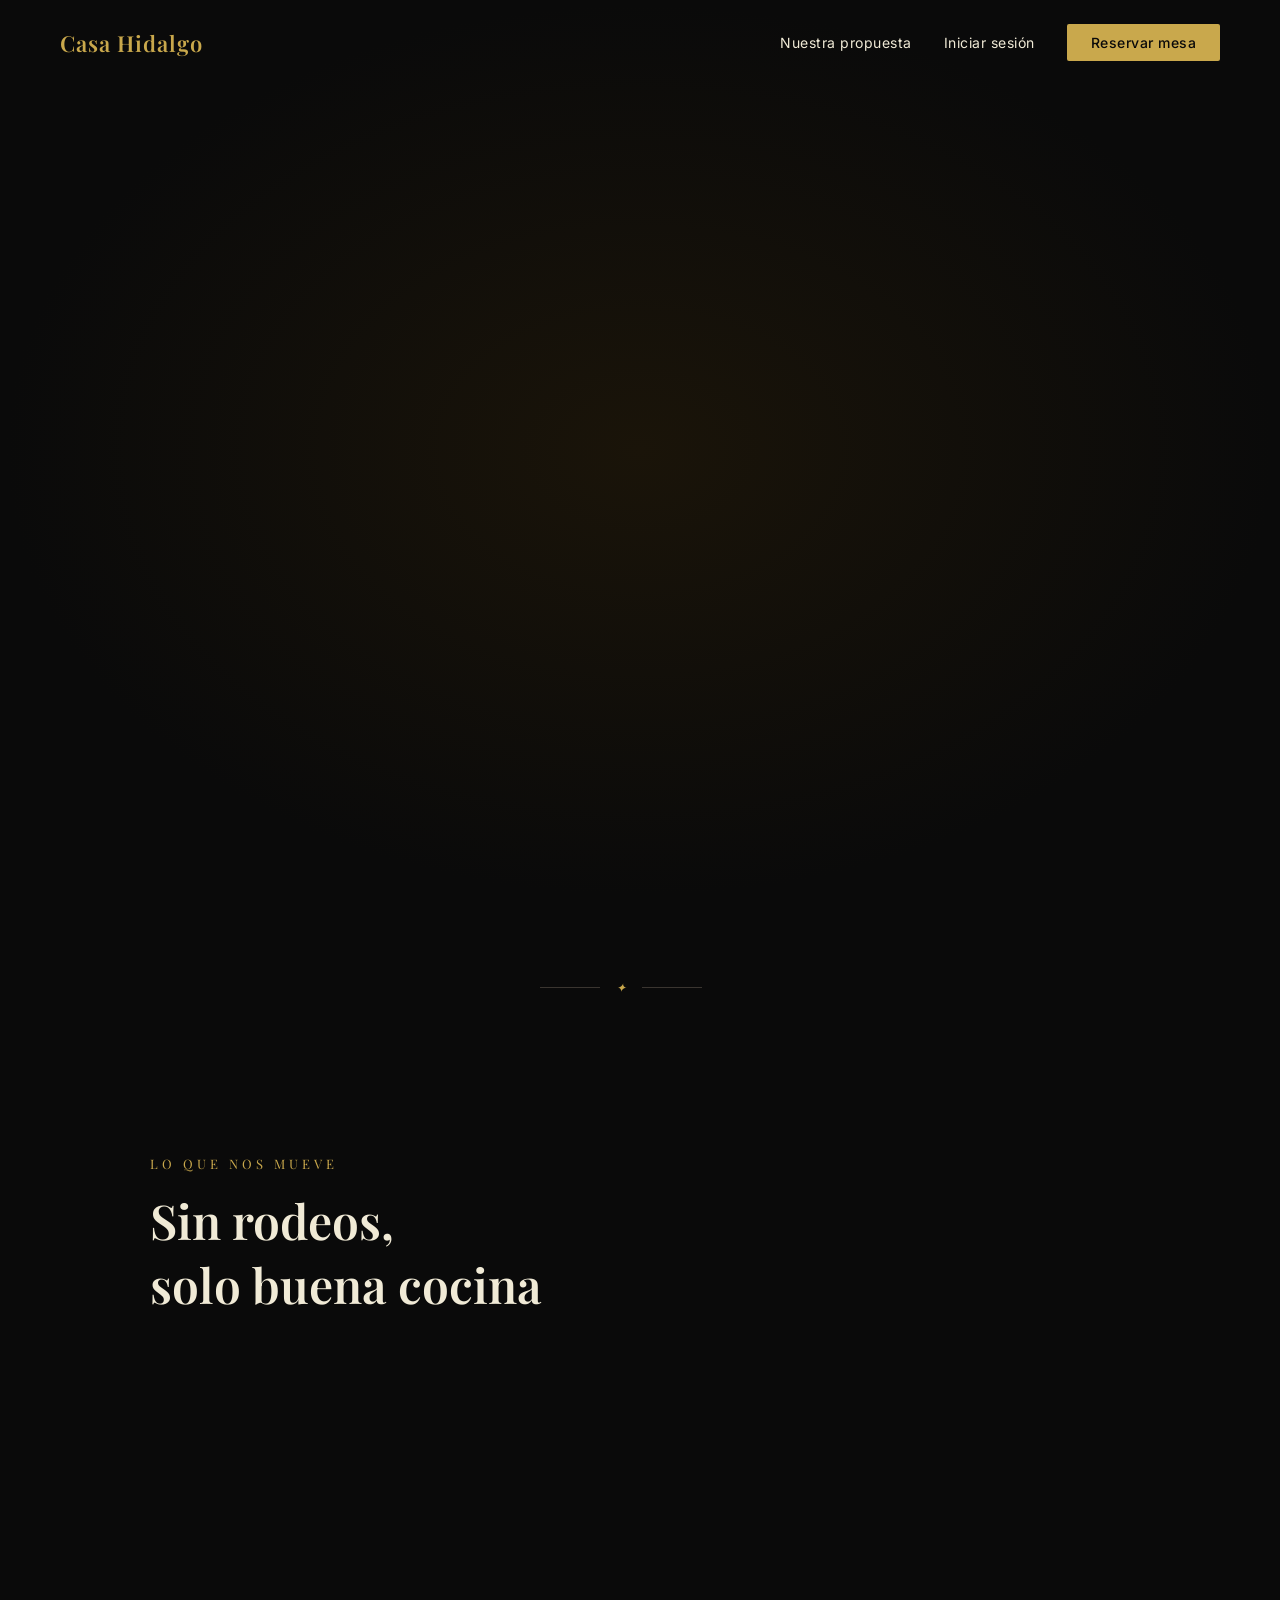
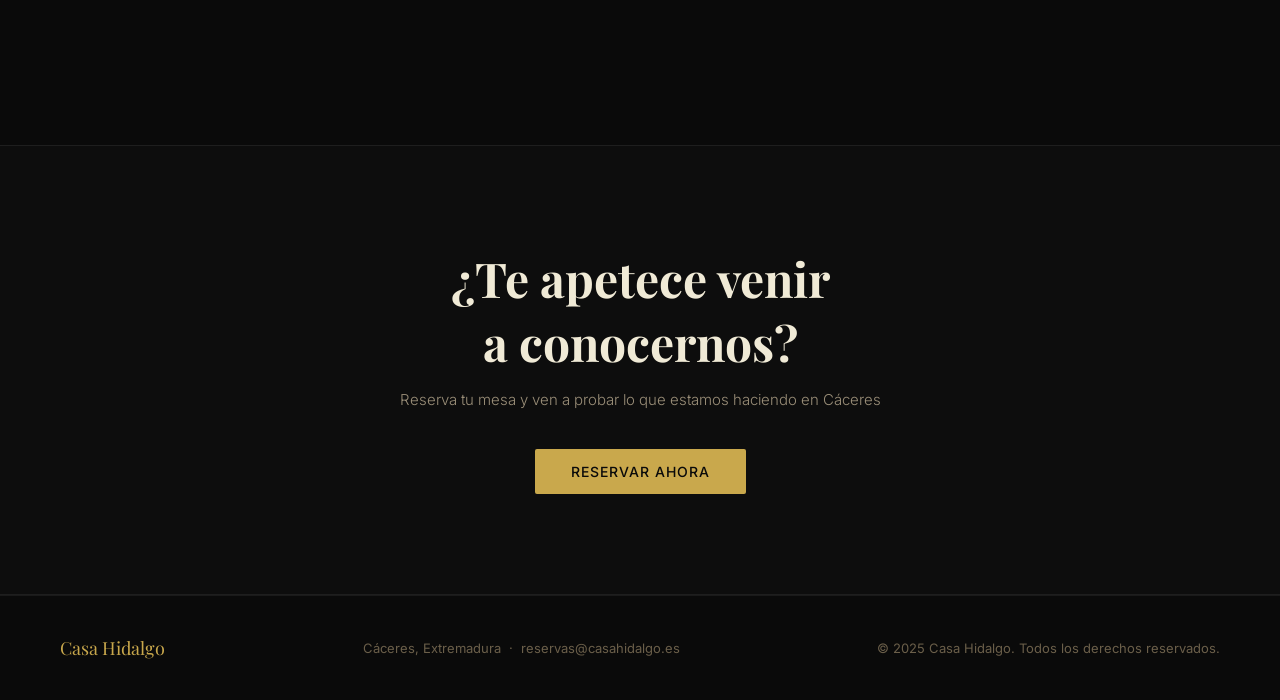
==== index.html @ cb8bb734 "Proyecto inicial Casa Hidalgo" ====
<!DOCTYPE html>
<html lang="es">
<head>
  <meta charset="UTF-8">
  <meta name="viewport" content="width=device-width, initial-scale=1.0">
  <title>Casa Hidalgo</title>
  <link rel="preconnect" href="https://fonts.googleapis.com">
  <link href="https://fonts.googleapis.com/css2?family=Playfair+Display:wght@400;600;700&family=Inter:wght@300;400;500&display=swap" rel="stylesheet">
  <link rel="stylesheet" href="css/index.css">
  <script type="module" src="js/index.js"></script>
</head>
<body>

  <nav id="navbar">
    <div class="nav-logo">Casa Hidalgo</div>
    <div class="nav-links">
      <a href="#propuesta">Nuestra propuesta</a>
      <a href="pages/login.html" id="link-login">Iniciar sesión</a>
      <a href="pages/registro.html" class="btn-reservar" id="link-reservar">Reservar mesa</a>
    </div>
  </nav>

  <section class="hero" id="hero">
    <p class="hero-subtitulo">Cocina honesta · Cáceres</p>
    <h1>Bienvenido a<br>Casa Hidalgo</h1>
    <p>Un restaurante nuevo con las ideas claras: producto fresco, trato cercano y una carta que cambia con la temporada.</p>
    <div class="hero-botones">
      <a href="pages/registro.html" class="btn-primary" id="btn-hero">Reservar mesa</a>
      <a href="#propuesta" class="btn-secondary">Saber más</a>
    </div>
    <p class="sesion-activa-msg" id="sesion-msg">Bienvenido de nuevo — <a href="pages/dashboard.html" style="color:#c9a84c;">ir a mis reservas</a></p>
  </section>

  <div class="divisor">
    <span></span>
    <i>✦</i>
    <span></span>
  </div>

  <section class="seccion" id="propuesta">
    <p class="seccion-titulo">Lo que nos mueve</p>
    <h2>Sin rodeos,<br>solo buena cocina</h2>
    <div class="cards-grid">
      <div class="card">
        <div class="card-icono">
            <svg width="32" height="32" viewBox="0 0 24 24" fill="none" stroke="#c9a84c" stroke-width="1.5" stroke-linecap="round" stroke-linejoin="round">
                <path d="M3 2v7c0 1.1.9 2 2 2h4a2 2 0 0 0 2-2V2"/><path d="M7 2v20"/><path d="M21 15V2a5 5 0 0 0-5 5v6c0 1.1.9 2 2 2h3zm0 0v7"/>
            </svg>
        </div>
        <h3>Producto de temporada</h3>
        <p>Trabajamos con proveedores locales de Extremadura. Lo que está en la carta es lo que está en su mejor momento, sin más.</p>
      </div>
      <div class="card">
        <div class="card-icono">
            <svg width="32" height="32" viewBox="0 0 24 24" fill="none" stroke="#c9a84c" stroke-width="1.5" stroke-linecap="round" stroke-linejoin="round">
                <path d="M12 2a10 10 0 1 0 0 20 10 10 0 0 0 0-20z"/><path d="M12 8v4l3 3"/>
            </svg>
        </div>
        <h3>Carta sencilla y directa</h3>
        <p>Pocos platos pero bien hechos. Preferimos dominar diez recetas a medias tintas que ofrecer cincuenta a medias.</p>
      </div>
      <div class="card">
        <div class="card-icono">
            <svg width="32" height="32" viewBox="0 0 24 24" fill="none" stroke="#c9a84c" stroke-width="1.5" stroke-linecap="round" stroke-linejoin="round">
                <path d="M20.84 4.61a5.5 5.5 0 0 0-7.78 0L12 5.67l-1.06-1.06a5.5 5.5 0 0 0-7.78 7.78l1.06 1.06L12 21.23l7.78-7.78 1.06-1.06a5.5 5.5 0 0 0 0-7.78z"/>
            </svg>
        </div>
        <h3>Trato sin formalismos</h3>
        <p>Somos un restaurante nuevo y tenemos ganas de conocer a nuestra gente. Aquí se viene a disfrutar, sin etiquetas.</p>
      </div>
    </div>
  </section>

  <section class="seccion-cta">
    <h2>¿Te apetece venir<br>a conocernos?</h2>
    <p>Reserva tu mesa y ven a probar lo que estamos haciendo en Cáceres</p>
    <a href="pages/registro.html" class="btn-primary">Reservar ahora</a>
  </section>

  <footer>
    <div class="footer-logo">Casa Hidalgo</div>
    <p>Cáceres, Extremadura &nbsp;·&nbsp; reservas@casahidalgo.es</p>
    <p>© 2025 Casa Hidalgo. Todos los derechos reservados.</p>
  </footer>
</body>
</html>
---- css/index.css ----
* { margin: 0; padding: 0; box-sizing: border-box; }

    body {
      font-family: 'Inter', sans-serif;
      background-color: #0a0a0a;
      color: #f0ead6;
      min-height: 100vh;
    }

    nav {
      position: fixed;
      top: 0;
      width: 100%;
      padding: 24px 60px;
      display: flex;
      justify-content: space-between;
      align-items: center;
      z-index: 100;
      transition: background 0.4s, padding 0.4s, box-shadow 0.4s;
    }

    nav.scrolled {
      background: rgba(10,10,10,0.97);
      padding: 16px 60px;
      box-shadow: 0 1px 0 #1e1e1e;
    }

    .nav-logo {
      font-family: 'Playfair Display', serif;
      font-size: 22px;
      font-weight: 600;
      color: #c9a84c;
      letter-spacing: 1px;
    }

    .nav-links {
      display: flex;
      gap: 32px;
      align-items: center;
    }

    .nav-links a {
      text-decoration: none;
      color: #f0ead6;
      font-size: 14px;
      font-weight: 400;
      letter-spacing: 0.5px;
      transition: color 0.3s;
    }

    .nav-links a:hover { color: #c9a84c; }

    .btn-reservar {
      background: #c9a84c;
      color: #0a0a0a !important;
      padding: 10px 24px;
      border-radius: 2px;
      font-weight: 500 !important;
      transition: background 0.3s !important;
    }

    .btn-reservar:hover { background: #b8943d !important; }

    .hero {
      height: 100vh;
      display: flex;
      flex-direction: column;
      justify-content: center;
      align-items: center;
      text-align: center;
      padding: 0 20px;
      background: radial-gradient(ellipse at center, #1a1409 0%, #0a0a0a 70%);
    }

    .hero-subtitulo {
      font-size: 12px;
      letter-spacing: 4px;
      color: #c9a84c;
      text-transform: uppercase;
      margin-bottom: 24px;
      opacity: 0;
      transform: translateY(20px);
      transition: opacity 0.8s, transform 0.8s;
    }

    .hero h1 {
      font-family: 'Playfair Display', serif;
      font-size: clamp(48px, 8vw, 96px);
      font-weight: 700;
      line-height: 1.1;
      margin-bottom: 24px;
      color: #f0ead6;
      opacity: 0;
      transform: translateY(20px);
      transition: opacity 0.8s 0.2s, transform 0.8s 0.2s;
    }

    .hero p {
      font-size: 16px;
      color: #c4b99a;
      max-width: 480px;
      line-height: 1.8;
      margin-bottom: 48px;
      font-weight: 300;
      opacity: 0;
      transform: translateY(20px);
      transition: opacity 0.8s 0.4s, transform 0.8s 0.4s;
    }

    .hero-botones {
      display: flex;
      gap: 16px;
      flex-wrap: wrap;
      justify-content: center;
      opacity: 0;
      transform: translateY(20px);
      transition: opacity 0.8s 0.6s, transform 0.8s 0.6s;
    }

    .hero.visible .hero-subtitulo,
    .hero.visible h1,
    .hero.visible p,
    .hero.visible .hero-botones {
      opacity: 1;
      transform: translateY(0);
    }

    .btn-primary {
      background: #c9a84c;
      color: #0a0a0a;
      padding: 14px 36px;
      border: none;
      border-radius: 2px;
      font-size: 14px;
      font-weight: 500;
      letter-spacing: 1px;
      text-transform: uppercase;
      cursor: pointer;
      text-decoration: none;
      transition: background 0.3s;
      display: inline-block;
    }

    .btn-primary:hover { background: #b8943d; }

    .btn-secondary {
      background: transparent;
      color: #f0ead6;
      padding: 14px 36px;
      border: 1px solid #3a3530;
      border-radius: 2px;
      font-size: 14px;
      font-weight: 400;
      letter-spacing: 1px;
      text-transform: uppercase;
      cursor: pointer;
      text-decoration: none;
      transition: border-color 0.3s, color 0.3s;
      display: inline-block;
    }

    .btn-secondary:hover { border-color: #c9a84c; color: #c9a84c; }

    .divisor {
      display: flex;
      align-items: center;
      gap: 16px;
      margin: 80px auto;
      max-width: 200px;
    }

    .divisor span { width: 60px; height: 1px; background: #3a3530; }
    .divisor i { color: #c9a84c; font-size: 12px; }

    .seccion {
      padding: 80px 60px;
      max-width: 1100px;
      margin: 0 auto;
    }

    .seccion-titulo {
      font-family: 'Playfair Display', serif;
      font-size: 13px;
      letter-spacing: 4px;
      color: #c9a84c;
      text-transform: uppercase;
      margin-bottom: 16px;
    }

    .seccion h2 {
      font-family: 'Playfair Display', serif;
      font-size: clamp(32px, 4vw, 48px);
      font-weight: 600;
      margin-bottom: 48px;
      color: #f0ead6;
    }

    .cards-grid {
      display: grid;
      grid-template-columns: repeat(auto-fit, minmax(280px, 1fr));
      gap: 2px;
    }

    .card {
      background: #111;
      padding: 48px 36px;
      border: 1px solid #1e1e1e;
      transition: border-color 0.3s;
      opacity: 0;
      transform: translateY(30px);
    }

    .card.visible {
      opacity: 1;
      transform: translateY(0);
      transition: opacity 0.6s, transform 0.6s, border-color 0.3s;
    }

    .card:hover { border-color: #c9a84c; }

    .card-icono { font-size: 28px; margin-bottom: 24px; }

    .card h3 {
      font-family: 'Playfair Display', serif;
      font-size: 20px;
      margin-bottom: 12px;
      color: #f0ead6;
    }

    .card p {
      font-size: 14px;
      color: #9a8e78;
      line-height: 1.8;
      font-weight: 300;
    }

    .seccion-cta {
      text-align: center;
      padding: 100px 20px;
      background: #0d0d0d;
      border-top: 1px solid #1e1e1e;
      border-bottom: 1px solid #1e1e1e;
    }

    .seccion-cta h2 {
      font-family: 'Playfair Display', serif;
      font-size: clamp(28px, 4vw, 48px);
      margin-bottom: 16px;
      color: #f0ead6;
    }

    .seccion-cta p {
      color: #9a8e78;
      font-size: 15px;
      margin-bottom: 40px;
      font-weight: 300;
    }

    footer {
      padding: 40px 60px;
      display: flex;
      justify-content: space-between;
      align-items: center;
      border-top: 1px solid #1a1a1a;
      flex-wrap: wrap;
      gap: 16px;
    }

    .footer-logo {
      font-family: 'Playfair Display', serif;
      font-size: 18px;
      color: #c9a84c;
    }

    footer p { font-size: 13px; color: #6b5f4a; }

    .sesion-activa-msg {
      display: none;
      font-size: 13px;
      color: #c9a84c;
      margin-top: 16px;
    }

    @media (max-width: 768px) {
      nav { padding: 20px 24px; }
      nav.scrolled { padding: 14px 24px; }
      .nav-links { gap: 16px; }
      .seccion { padding: 60px 24px; }
      footer { padding: 32px 24px; flex-direction: column; text-align: center; }
    }
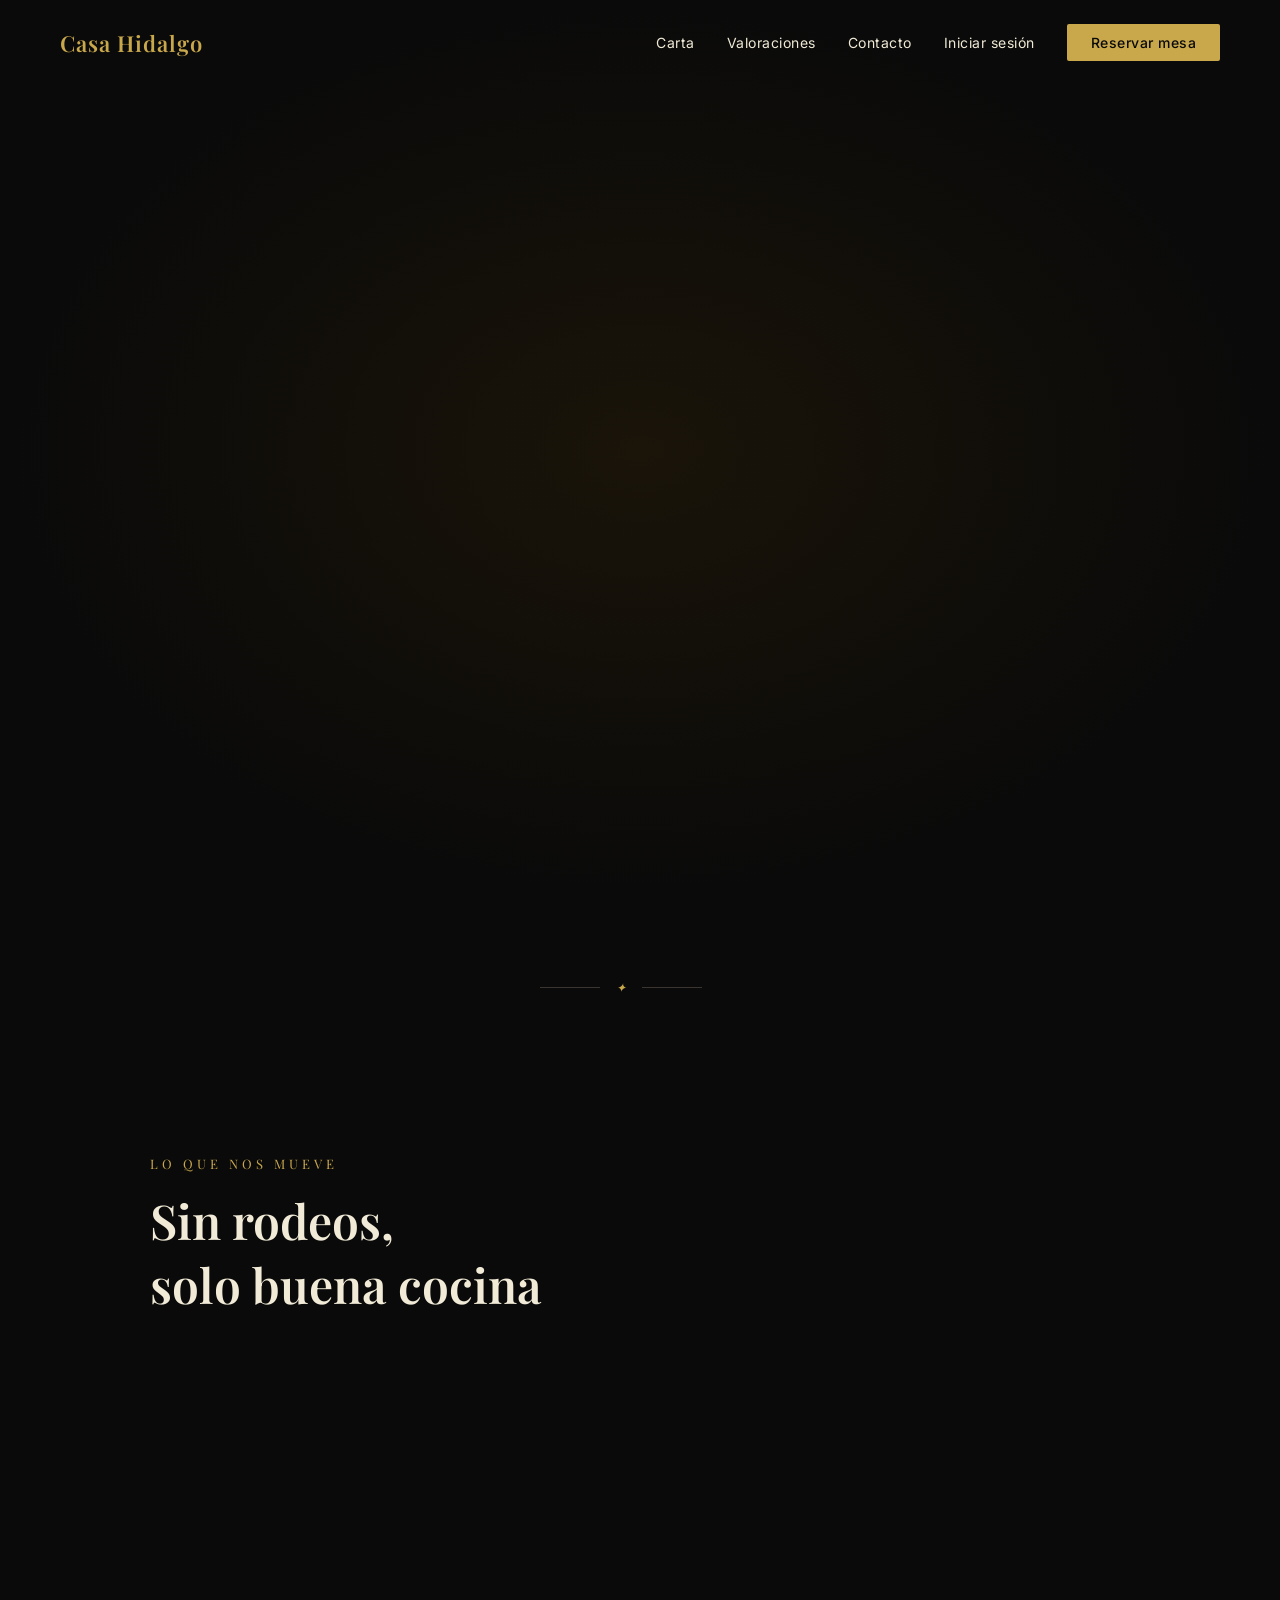
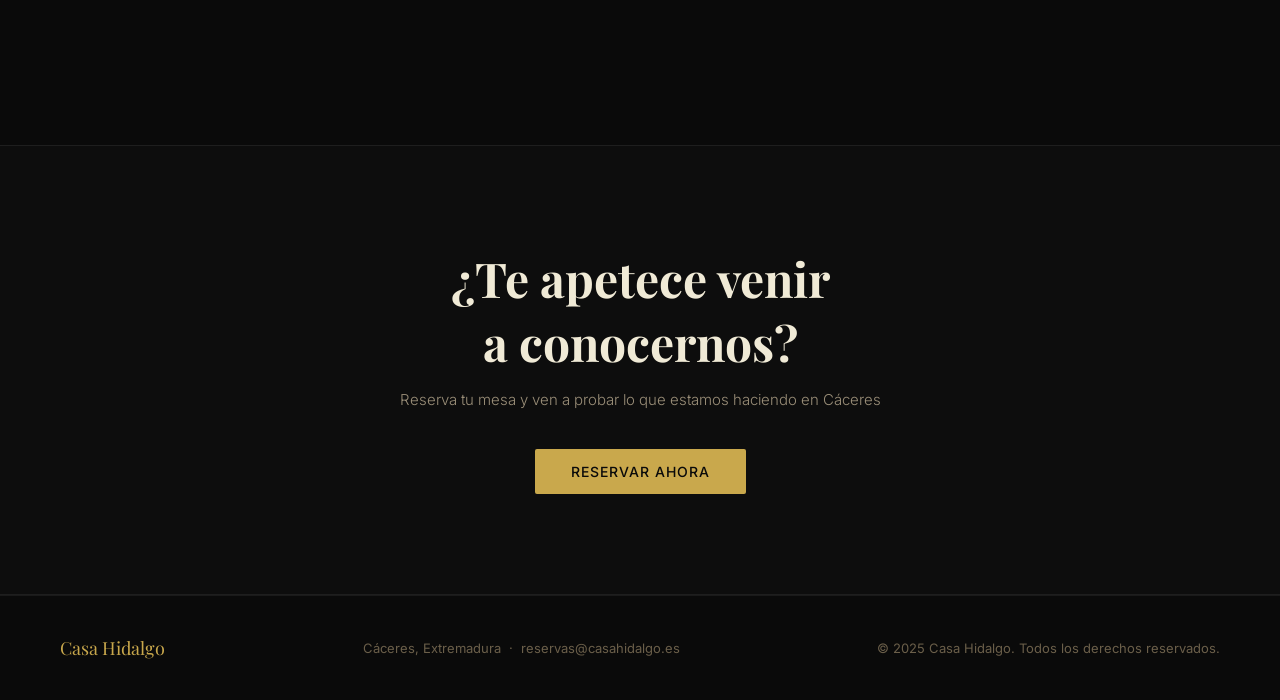
==== commit 96941c89: "Proyecto terminado Christian" ====
--- a/index.html
+++ b/index.html
@@ -14,7 +14,9 @@
   <nav id="navbar">
     <div class="nav-logo">Casa Hidalgo</div>
     <div class="nav-links">
-      <a href="#propuesta">Nuestra propuesta</a>
+      <a href="pages/carta.html">Carta</a>
+      <a href="pages/valoraciones.html">Valoraciones</a>
+      <a href="pages/contacto.html">Contacto</a>
       <a href="pages/login.html" id="link-login">Iniciar sesión</a>
       <a href="pages/registro.html" class="btn-reservar" id="link-reservar">Reservar mesa</a>
     </div>
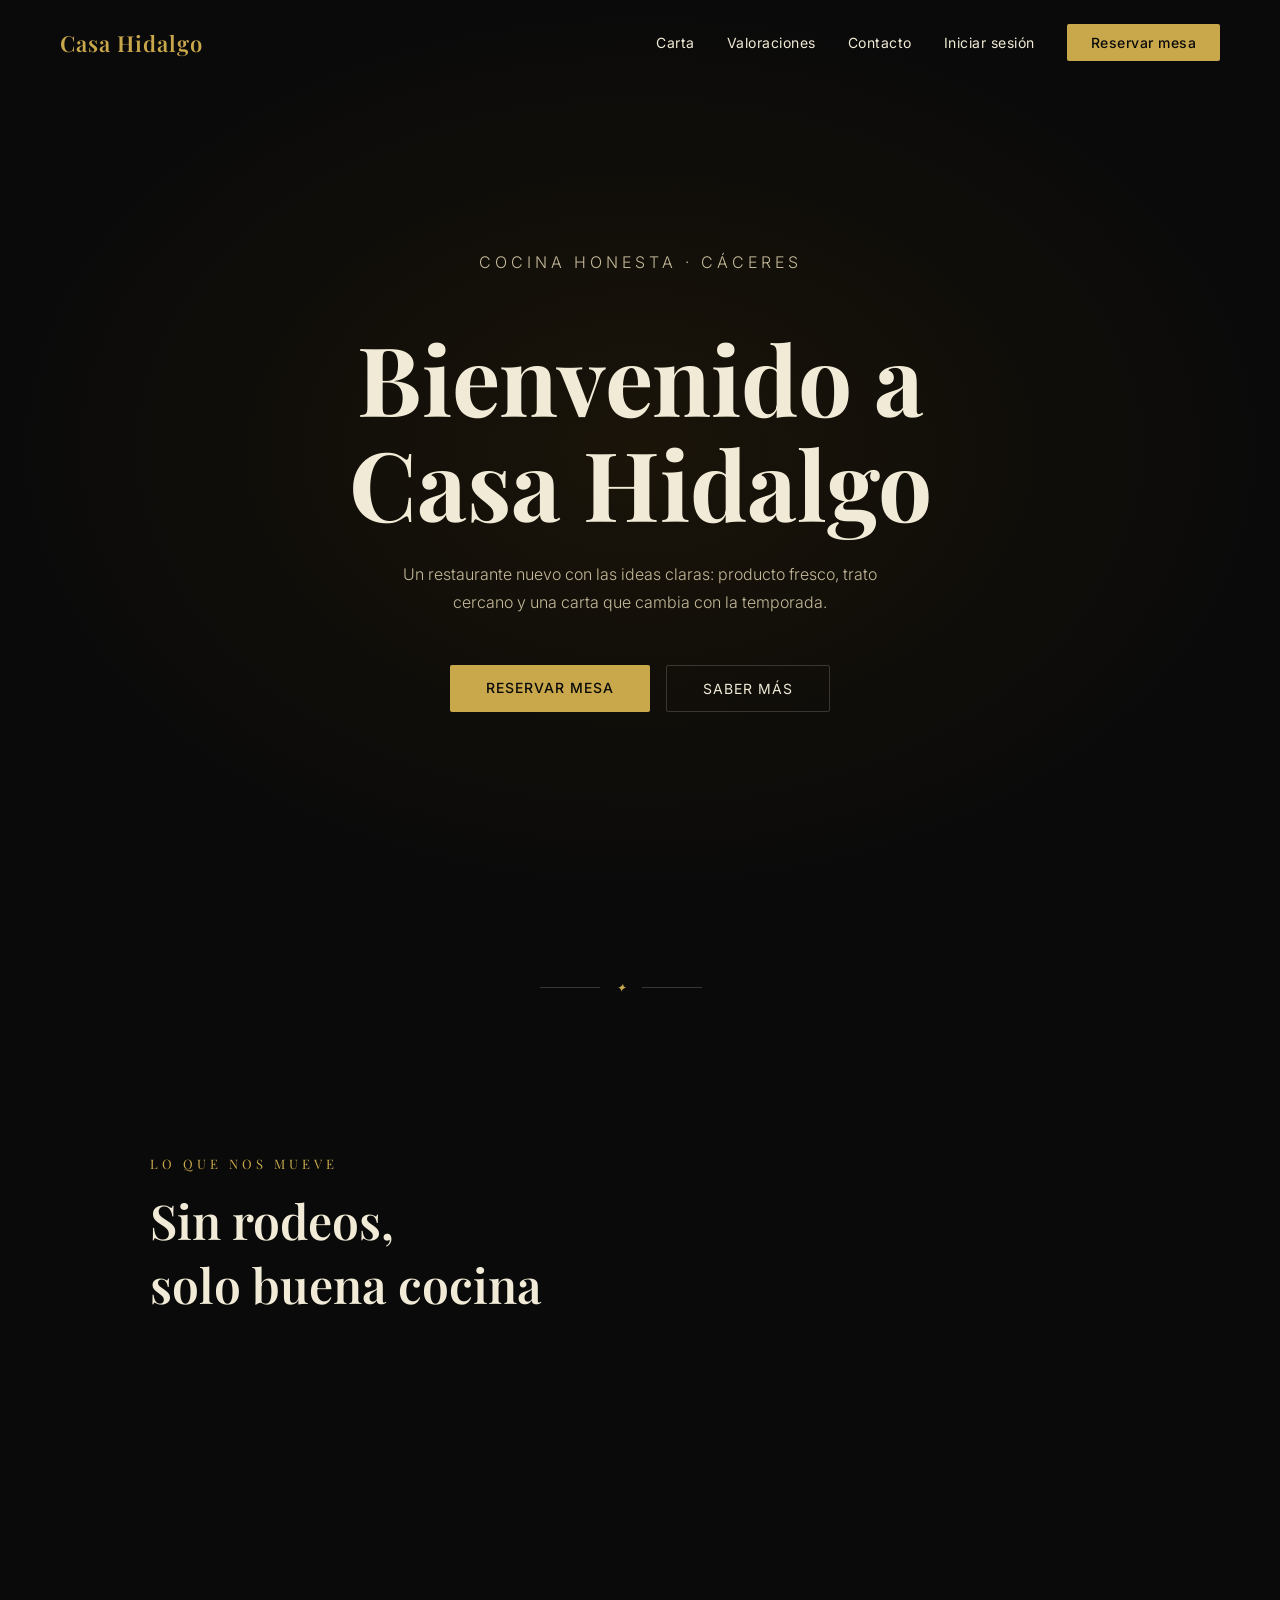
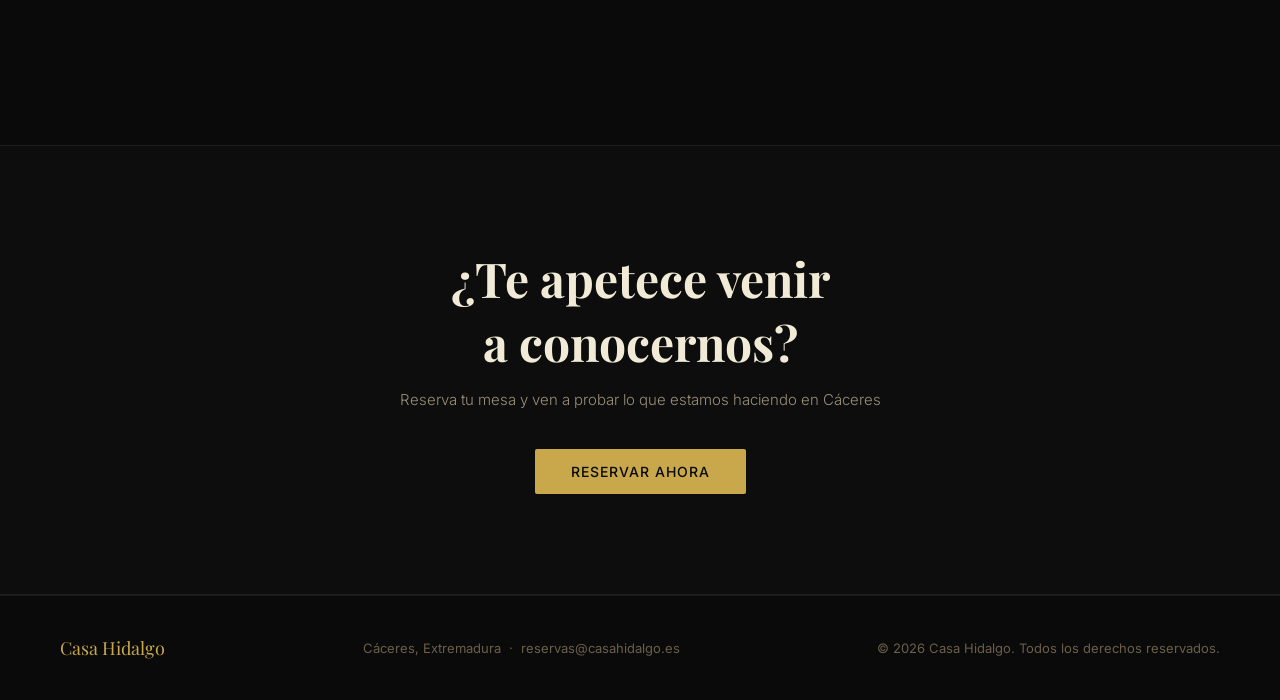
==== commit 27569871: "ultimos cambios" ====
--- a/index.html
+++ b/index.html
@@ -13,7 +13,12 @@
 
   <nav id="navbar">
     <div class="nav-logo">Casa Hidalgo</div>
-    <div class="nav-links">
+    <button class="hamburguesa" id="hamburguesa" aria-label="Abrir menú">
+      <span></span>
+      <span></span>
+      <span></span>
+    </button>
+    <div class="nav-links" id="nav-links">
       <a href="pages/carta.html">Carta</a>
       <a href="pages/valoraciones.html">Valoraciones</a>
       <a href="pages/contacto.html">Contacto</a>
@@ -82,7 +87,7 @@
   <footer>
     <div class="footer-logo">Casa Hidalgo</div>
     <p>Cáceres, Extremadura &nbsp;·&nbsp; reservas@casahidalgo.es</p>
-    <p>© 2025 Casa Hidalgo. Todos los derechos reservados.</p>
+    <p>© 2026 Casa Hidalgo. Todos los derechos reservados.</p>
   </footer>
 </body>
 </html>
--- a/css/index.css
+++ b/css/index.css
@@ -1,291 +1,359 @@
-
-    * { margin: 0; padding: 0; box-sizing: border-box; }
-
-    body {
-      font-family: 'Inter', sans-serif;
-      background-color: #0a0a0a;
-      color: #f0ead6;
-      min-height: 100vh;
-    }
-
-    nav {
-      position: fixed;
-      top: 0;
-      width: 100%;
-      padding: 24px 60px;
-      display: flex;
-      justify-content: space-between;
-      align-items: center;
-      z-index: 100;
-      transition: background 0.4s, padding 0.4s, box-shadow 0.4s;
-    }
-
-    nav.scrolled {
-      background: rgba(10,10,10,0.97);
-      padding: 16px 60px;
-      box-shadow: 0 1px 0 #1e1e1e;
-    }
-
-    .nav-logo {
-      font-family: 'Playfair Display', serif;
-      font-size: 22px;
-      font-weight: 600;
-      color: #c9a84c;
-      letter-spacing: 1px;
-    }
-
-    .nav-links {
-      display: flex;
-      gap: 32px;
-      align-items: center;
-    }
-
-    .nav-links a {
-      text-decoration: none;
-      color: #f0ead6;
-      font-size: 14px;
-      font-weight: 400;
-      letter-spacing: 0.5px;
-      transition: color 0.3s;
-    }
-
-    .nav-links a:hover { color: #c9a84c; }
-
-    .btn-reservar {
-      background: #c9a84c;
-      color: #0a0a0a !important;
-      padding: 10px 24px;
-      border-radius: 2px;
-      font-weight: 500 !important;
-      transition: background 0.3s !important;
-    }
-
-    .btn-reservar:hover { background: #b8943d !important; }
-
-    .hero {
-      height: 100vh;
-      display: flex;
-      flex-direction: column;
-      justify-content: center;
-      align-items: center;
-      text-align: center;
-      padding: 0 20px;
-      background: radial-gradient(ellipse at center, #1a1409 0%, #0a0a0a 70%);
-    }
-
-    .hero-subtitulo {
-      font-size: 12px;
-      letter-spacing: 4px;
-      color: #c9a84c;
-      text-transform: uppercase;
-      margin-bottom: 24px;
-      opacity: 0;
-      transform: translateY(20px);
-      transition: opacity 0.8s, transform 0.8s;
-    }
-
-    .hero h1 {
-      font-family: 'Playfair Display', serif;
-      font-size: clamp(48px, 8vw, 96px);
-      font-weight: 700;
-      line-height: 1.1;
-      margin-bottom: 24px;
-      color: #f0ead6;
-      opacity: 0;
-      transform: translateY(20px);
-      transition: opacity 0.8s 0.2s, transform 0.8s 0.2s;
-    }
-
-    .hero p {
-      font-size: 16px;
-      color: #c4b99a;
-      max-width: 480px;
-      line-height: 1.8;
-      margin-bottom: 48px;
-      font-weight: 300;
-      opacity: 0;
-      transform: translateY(20px);
-      transition: opacity 0.8s 0.4s, transform 0.8s 0.4s;
-    }
-
-    .hero-botones {
-      display: flex;
-      gap: 16px;
-      flex-wrap: wrap;
-      justify-content: center;
-      opacity: 0;
-      transform: translateY(20px);
-      transition: opacity 0.8s 0.6s, transform 0.8s 0.6s;
-    }
-
-    .hero.visible .hero-subtitulo,
-    .hero.visible h1,
-    .hero.visible p,
-    .hero.visible .hero-botones {
-      opacity: 1;
-      transform: translateY(0);
-    }
-
-    .btn-primary {
-      background: #c9a84c;
-      color: #0a0a0a;
-      padding: 14px 36px;
-      border: none;
-      border-radius: 2px;
-      font-size: 14px;
-      font-weight: 500;
-      letter-spacing: 1px;
-      text-transform: uppercase;
-      cursor: pointer;
-      text-decoration: none;
-      transition: background 0.3s;
-      display: inline-block;
-    }
-
-    .btn-primary:hover { background: #b8943d; }
-
-    .btn-secondary {
-      background: transparent;
-      color: #f0ead6;
-      padding: 14px 36px;
-      border: 1px solid #3a3530;
-      border-radius: 2px;
-      font-size: 14px;
-      font-weight: 400;
-      letter-spacing: 1px;
-      text-transform: uppercase;
-      cursor: pointer;
-      text-decoration: none;
-      transition: border-color 0.3s, color 0.3s;
-      display: inline-block;
-    }
-
-    .btn-secondary:hover { border-color: #c9a84c; color: #c9a84c; }
-
-    .divisor {
-      display: flex;
-      align-items: center;
-      gap: 16px;
-      margin: 80px auto;
-      max-width: 200px;
-    }
-
-    .divisor span { width: 60px; height: 1px; background: #3a3530; }
-    .divisor i { color: #c9a84c; font-size: 12px; }
-
-    .seccion {
-      padding: 80px 60px;
-      max-width: 1100px;
-      margin: 0 auto;
-    }
-
-    .seccion-titulo {
-      font-family: 'Playfair Display', serif;
-      font-size: 13px;
-      letter-spacing: 4px;
-      color: #c9a84c;
-      text-transform: uppercase;
-      margin-bottom: 16px;
-    }
-
-    .seccion h2 {
-      font-family: 'Playfair Display', serif;
-      font-size: clamp(32px, 4vw, 48px);
-      font-weight: 600;
-      margin-bottom: 48px;
-      color: #f0ead6;
-    }
-
-    .cards-grid {
-      display: grid;
-      grid-template-columns: repeat(auto-fit, minmax(280px, 1fr));
-      gap: 2px;
-    }
-
-    .card {
-      background: #111;
-      padding: 48px 36px;
-      border: 1px solid #1e1e1e;
-      transition: border-color 0.3s;
-      opacity: 0;
-      transform: translateY(30px);
-    }
-
-    .card.visible {
-      opacity: 1;
-      transform: translateY(0);
-      transition: opacity 0.6s, transform 0.6s, border-color 0.3s;
-    }
-
-    .card:hover { border-color: #c9a84c; }
-
-    .card-icono { font-size: 28px; margin-bottom: 24px; }
-
-    .card h3 {
-      font-family: 'Playfair Display', serif;
-      font-size: 20px;
-      margin-bottom: 12px;
-      color: #f0ead6;
-    }
-
-    .card p {
-      font-size: 14px;
-      color: #9a8e78;
-      line-height: 1.8;
-      font-weight: 300;
-    }
-
-    .seccion-cta {
-      text-align: center;
-      padding: 100px 20px;
-      background: #0d0d0d;
-      border-top: 1px solid #1e1e1e;
-      border-bottom: 1px solid #1e1e1e;
-    }
-
-    .seccion-cta h2 {
-      font-family: 'Playfair Display', serif;
-      font-size: clamp(28px, 4vw, 48px);
-      margin-bottom: 16px;
-      color: #f0ead6;
-    }
-
-    .seccion-cta p {
-      color: #9a8e78;
-      font-size: 15px;
-      margin-bottom: 40px;
-      font-weight: 300;
-    }
-
-    footer {
-      padding: 40px 60px;
-      display: flex;
-      justify-content: space-between;
-      align-items: center;
-      border-top: 1px solid #1a1a1a;
-      flex-wrap: wrap;
-      gap: 16px;
-    }
-
-    .footer-logo {
-      font-family: 'Playfair Display', serif;
-      font-size: 18px;
-      color: #c9a84c;
-    }
-
-    footer p { font-size: 13px; color: #6b5f4a; }
-
-    .sesion-activa-msg {
-      display: none;
-      font-size: 13px;
-      color: #c9a84c;
-      margin-top: 16px;
-    }
-
-    @media (max-width: 768px) {
-      nav { padding: 20px 24px; }
-      nav.scrolled { padding: 14px 24px; }
-      .nav-links { gap: 16px; }
-      .seccion { padding: 60px 24px; }
-      footer { padding: 32px 24px; flex-direction: column; text-align: center; }
-    }+* { margin: 0; padding: 0; box-sizing: border-box; }
+
+body {
+  font-family: 'Inter', sans-serif;
+  background-color: #0a0a0a;
+  color: #f0ead6;
+  min-height: 100vh;
+}
+
+nav {
+  position: fixed;
+  top: 0;
+  width: 100%;
+  padding: 24px 60px;
+  display: flex;
+  justify-content: space-between;
+  align-items: center;
+  z-index: 100;
+  transition: background 0.4s, padding 0.4s, box-shadow 0.4s;
+}
+
+nav.scrolled {
+  background: rgba(10,10,10,0.97);
+  padding: 16px 60px;
+  box-shadow: 0 1px 0 #1e1e1e;
+}
+
+.nav-logo {
+  font-family: 'Playfair Display', serif;
+  font-size: 22px;
+  font-weight: 600;
+  color: #c9a84c;
+  letter-spacing: 1px;
+}
+
+.nav-links {
+  display: flex;
+  gap: 32px;
+  align-items: center;
+}
+
+.nav-links a {
+  text-decoration: none;
+  color: #f0ead6;
+  font-size: 14px;
+  font-weight: 400;
+  letter-spacing: 0.5px;
+  transition: color 0.3s;
+}
+
+.nav-links a:hover { color: #c9a84c; }
+
+.btn-reservar {
+  background: #c9a84c;
+  color: #0a0a0a !important;
+  padding: 10px 24px;
+  border-radius: 2px;
+  font-weight: 500 !important;
+  transition: background 0.3s !important;
+}
+
+.btn-reservar:hover { background: #b8943d !important; }
+
+/* --- Botón hamburguesa (solo visible en móvil) --- */
+.hamburguesa {
+  display: none;
+  background: transparent;
+  border: none;
+  cursor: pointer;
+  padding: 6px;
+  z-index: 102;
+  flex-direction: column;
+  gap: 5px;
+}
+
+.hamburguesa span {
+  display: block;
+  width: 24px;
+  height: 2px;
+  background: #c9a84c;
+  transition: transform 0.3s, opacity 0.3s;
+  border-radius: 2px;
+}
+
+.hamburguesa.abierto span:nth-child(1) {
+  transform: translateY(7px) rotate(45deg);
+}
+
+.hamburguesa.abierto span:nth-child(2) {
+  opacity: 0;
+}
+
+.hamburguesa.abierto span:nth-child(3) {
+  transform: translateY(-7px) rotate(-45deg);
+}
+
+.hero {
+  min-height: 100vh;
+  display: flex;
+  flex-direction: column;
+  justify-content: center;
+  align-items: center;
+  text-align: center;
+  padding: 120px 20px 60px;
+  background: radial-gradient(ellipse at center, #1a1409 0%, #0a0a0a 70%);
+}
+
+.hero-subtitulo {
+  font-size: 12px;
+  letter-spacing: 4px;
+  color: #c9a84c;
+  text-transform: uppercase;
+  margin-bottom: 24px;
+  transition: opacity 0.8s, transform 0.8s;
+}
+
+.hero h1 {
+  font-family: 'Playfair Display', serif;
+  font-size: clamp(48px, 8vw, 96px);
+  font-weight: 700;
+  line-height: 1.1;
+  margin-bottom: 24px;
+  color: #f0ead6;
+  transition: opacity 0.8s 0.2s, transform 0.8s 0.2s;
+}
+
+.hero p {
+  font-size: 16px;
+  color: #c4b99a;
+  max-width: 480px;
+  line-height: 1.8;
+  margin-bottom: 48px;
+  font-weight: 300;
+  transition: opacity 0.8s 0.4s, transform 0.8s 0.4s;
+}
+
+.hero-botones {
+  display: flex;
+  gap: 16px;
+  flex-wrap: wrap;
+  justify-content: center;
+  transition: opacity 0.8s 0.6s, transform 0.8s 0.6s;
+}
+
+.hero.animar .hero-subtitulo,
+.hero.animar h1,
+.hero.animar p,
+.hero.animar .hero-botones {
+  opacity: 0;
+  transform: translateY(20px);
+}
+
+.hero.animar.visible .hero-subtitulo,
+.hero.animar.visible h1,
+.hero.animar.visible p,
+.hero.animar.visible .hero-botones {
+  opacity: 1;
+  transform: translateY(0);
+}
+
+.btn-primary {
+  background: #c9a84c;
+  color: #0a0a0a;
+  padding: 14px 36px;
+  border: none;
+  border-radius: 2px;
+  font-size: 14px;
+  font-weight: 500;
+  letter-spacing: 1px;
+  text-transform: uppercase;
+  cursor: pointer;
+  text-decoration: none;
+  transition: background 0.3s;
+  display: inline-block;
+}
+
+.btn-primary:hover { background: #b8943d; }
+
+.btn-secondary {
+  background: transparent;
+  color: #f0ead6;
+  padding: 14px 36px;
+  border: 1px solid #3a3530;
+  border-radius: 2px;
+  font-size: 14px;
+  font-weight: 400;
+  letter-spacing: 1px;
+  text-transform: uppercase;
+  cursor: pointer;
+  text-decoration: none;
+  transition: border-color 0.3s, color 0.3s;
+  display: inline-block;
+}
+
+.btn-secondary:hover { border-color: #c9a84c; color: #c9a84c; }
+
+.divisor {
+  display: flex;
+  align-items: center;
+  gap: 16px;
+  margin: 80px auto;
+  max-width: 200px;
+}
+
+.divisor span { width: 60px; height: 1px; background: #3a3530; }
+.divisor i { color: #c9a84c; font-size: 12px; }
+
+.seccion {
+  padding: 80px 60px;
+  max-width: 1100px;
+  margin: 0 auto;
+}
+
+.seccion-titulo {
+  font-family: 'Playfair Display', serif;
+  font-size: 13px;
+  letter-spacing: 4px;
+  color: #c9a84c;
+  text-transform: uppercase;
+  margin-bottom: 16px;
+}
+
+.seccion h2 {
+  font-family: 'Playfair Display', serif;
+  font-size: clamp(32px, 4vw, 48px);
+  font-weight: 600;
+  margin-bottom: 48px;
+  color: #f0ead6;
+}
+
+.cards-grid {
+  display: grid;
+  grid-template-columns: repeat(auto-fit, minmax(280px, 1fr));
+  gap: 2px;
+}
+
+.card {
+  background: #111;
+  padding: 48px 36px;
+  border: 1px solid #1e1e1e;
+  transition: border-color 0.3s;
+  opacity: 0;
+  transform: translateY(30px);
+}
+
+.card.visible {
+  opacity: 1;
+  transform: translateY(0);
+  transition: opacity 0.6s, transform 0.6s, border-color 0.3s;
+}
+
+.card:hover { border-color: #c9a84c; }
+
+.card-icono { font-size: 28px; margin-bottom: 24px; }
+
+.card h3 {
+  font-family: 'Playfair Display', serif;
+  font-size: 20px;
+  margin-bottom: 12px;
+  color: #f0ead6;
+}
+
+.card p {
+  font-size: 14px;
+  color: #9a8e78;
+  line-height: 1.8;
+  font-weight: 300;
+}
+
+.seccion-cta {
+  text-align: center;
+  padding: 100px 20px;
+  background: #0d0d0d;
+  border-top: 1px solid #1e1e1e;
+  border-bottom: 1px solid #1e1e1e;
+}
+
+.seccion-cta h2 {
+  font-family: 'Playfair Display', serif;
+  font-size: clamp(28px, 4vw, 48px);
+  margin-bottom: 16px;
+  color: #f0ead6;
+}
+
+.seccion-cta p {
+  color: #9a8e78;
+  font-size: 15px;
+  margin-bottom: 40px;
+  font-weight: 300;
+}
+
+footer {
+  padding: 40px 60px;
+  display: flex;
+  justify-content: space-between;
+  align-items: center;
+  border-top: 1px solid #1a1a1a;
+  flex-wrap: wrap;
+  gap: 16px;
+}
+
+.footer-logo {
+  font-family: 'Playfair Display', serif;
+  font-size: 18px;
+  color: #c9a84c;
+}
+
+footer p { font-size: 13px; color: #6b5f4a; }
+
+.sesion-activa-msg {
+  display: none;
+  font-size: 13px;
+  color: #c9a84c;
+  margin-top: 16px;
+}
+
+/* --- Responsive móvil --- */
+@media (max-width: 768px) {
+  nav {
+    padding: 16px 20px;
+    background: rgba(10,10,10,0.97);
+  }
+
+  nav.scrolled { padding: 14px 20px; }
+
+  .hamburguesa { display: flex; }
+
+  .nav-links {
+    position: fixed;
+    top: 0;
+    right: -100%;
+    width: 75%;
+    max-width: 320px;
+    height: 100vh;
+    background: #0a0a0a;
+    flex-direction: column;
+    justify-content: center;
+    align-items: center;
+    gap: 28px;
+    transition: right 0.35s ease;
+    border-left: 1px solid #1e1e1e;
+    padding: 60px 24px;
+    z-index: 101;
+  }
+
+  .nav-links.abierto { right: 0; }
+
+  .nav-links a {
+    font-size: 16px;
+    width: 100%;
+    text-align: center;
+    padding: 8px 0;
+  }
+
+  .btn-reservar { width: 100%; text-align: center; margin-top: 12px; }
+
+  .seccion { padding: 60px 24px; }
+  footer { padding: 32px 24px; flex-direction: column; text-align: center; }
+}
